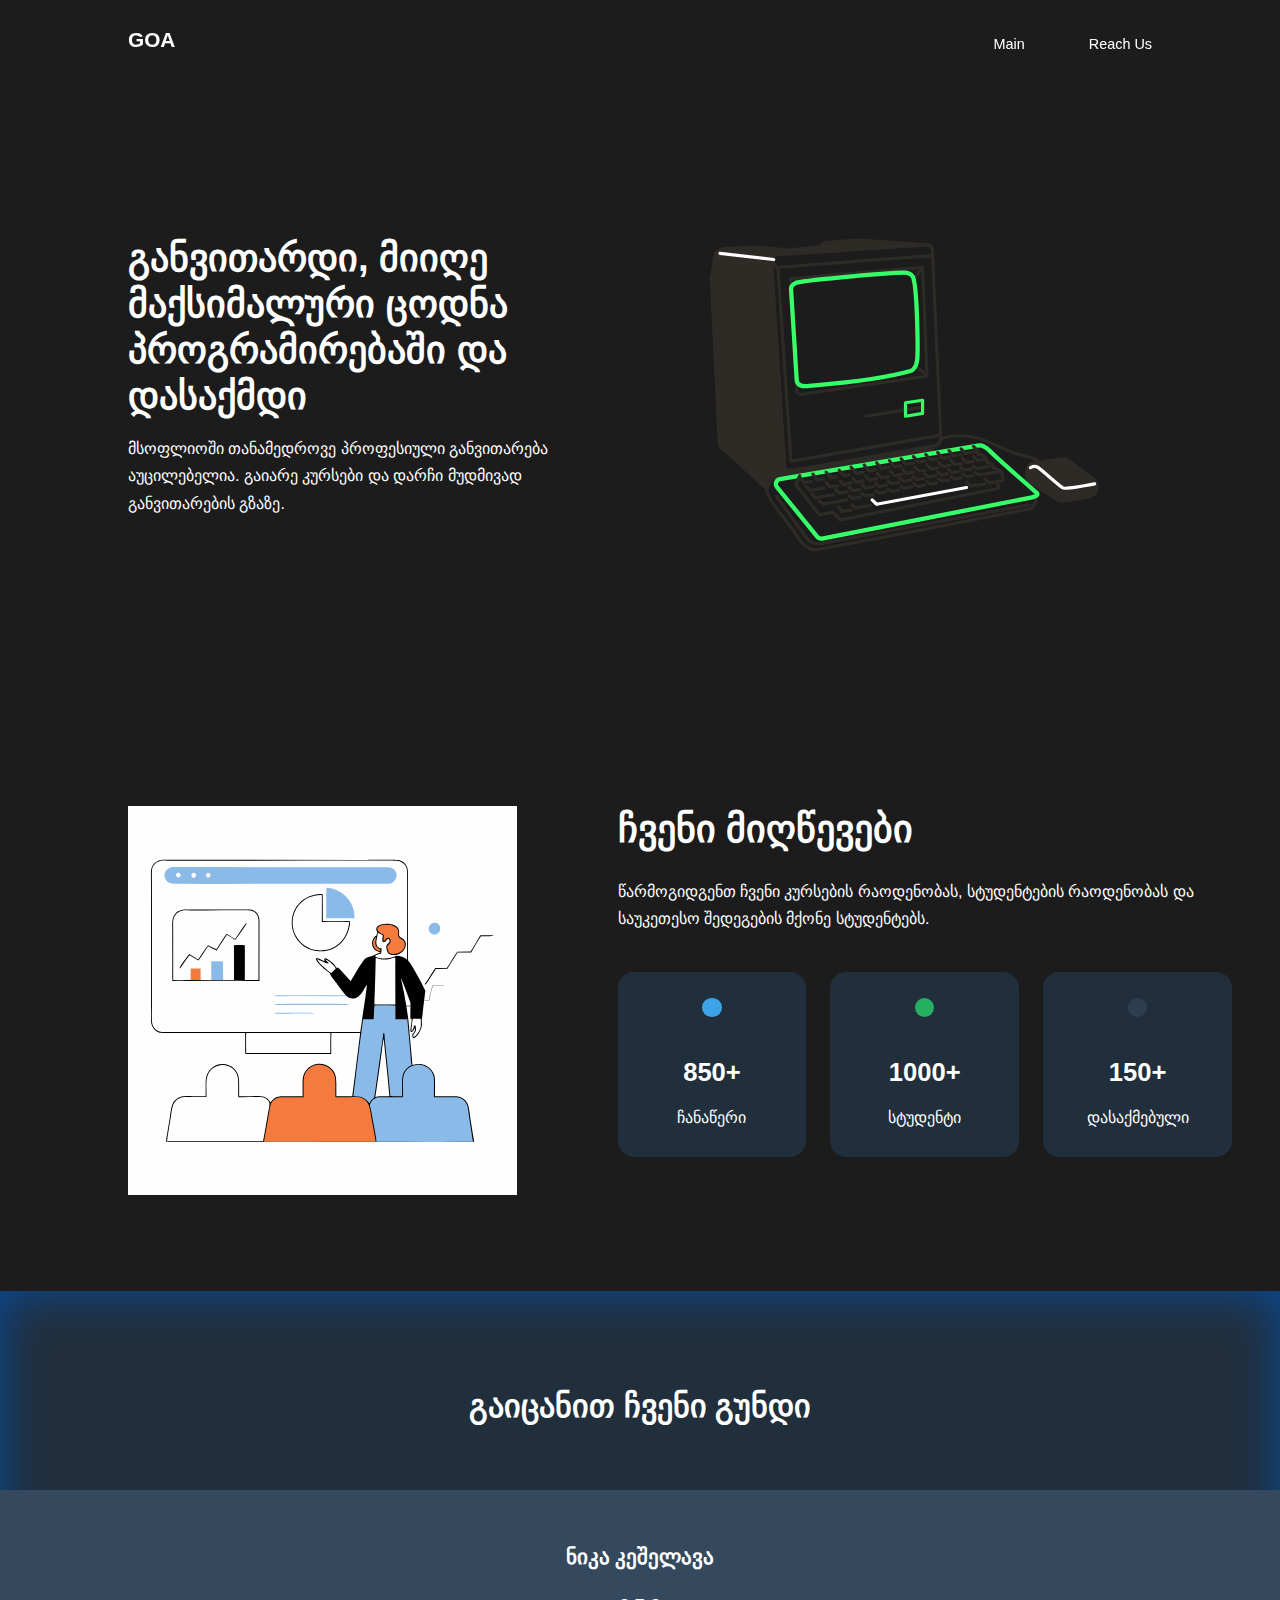
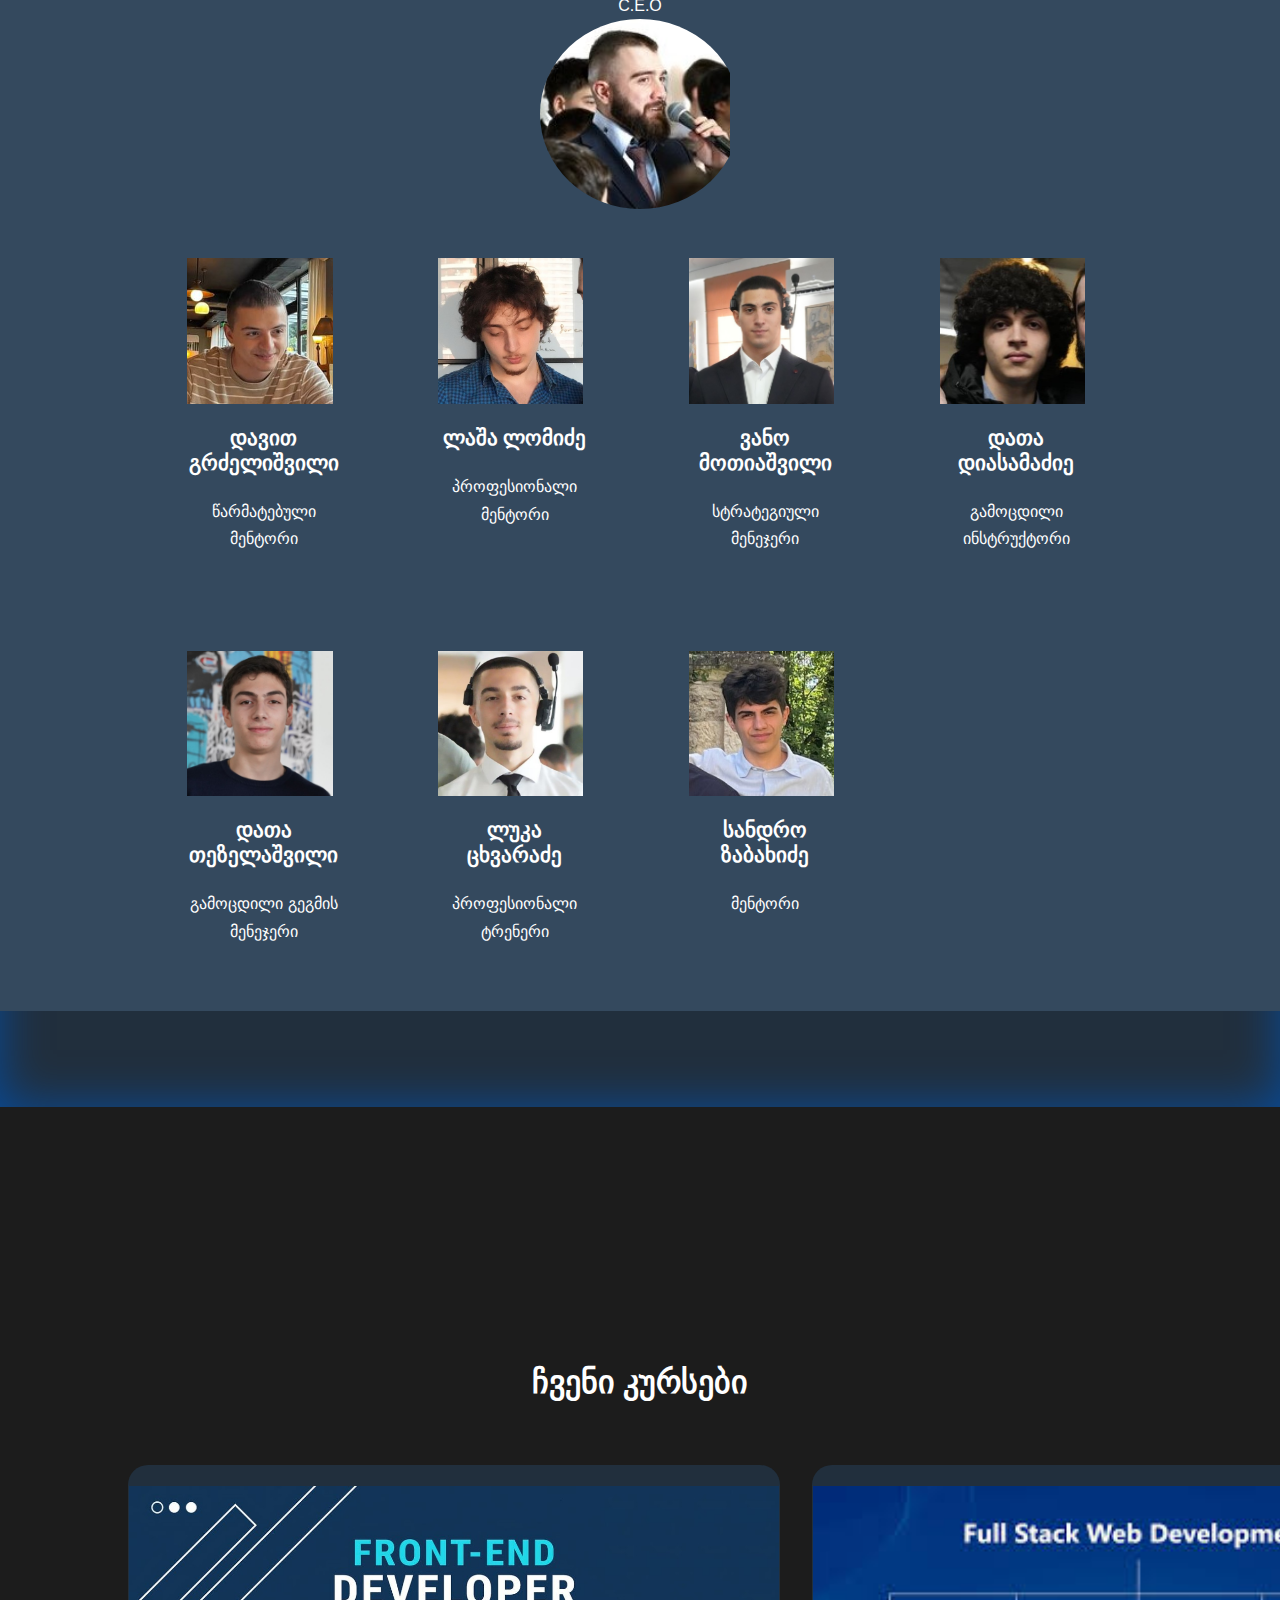
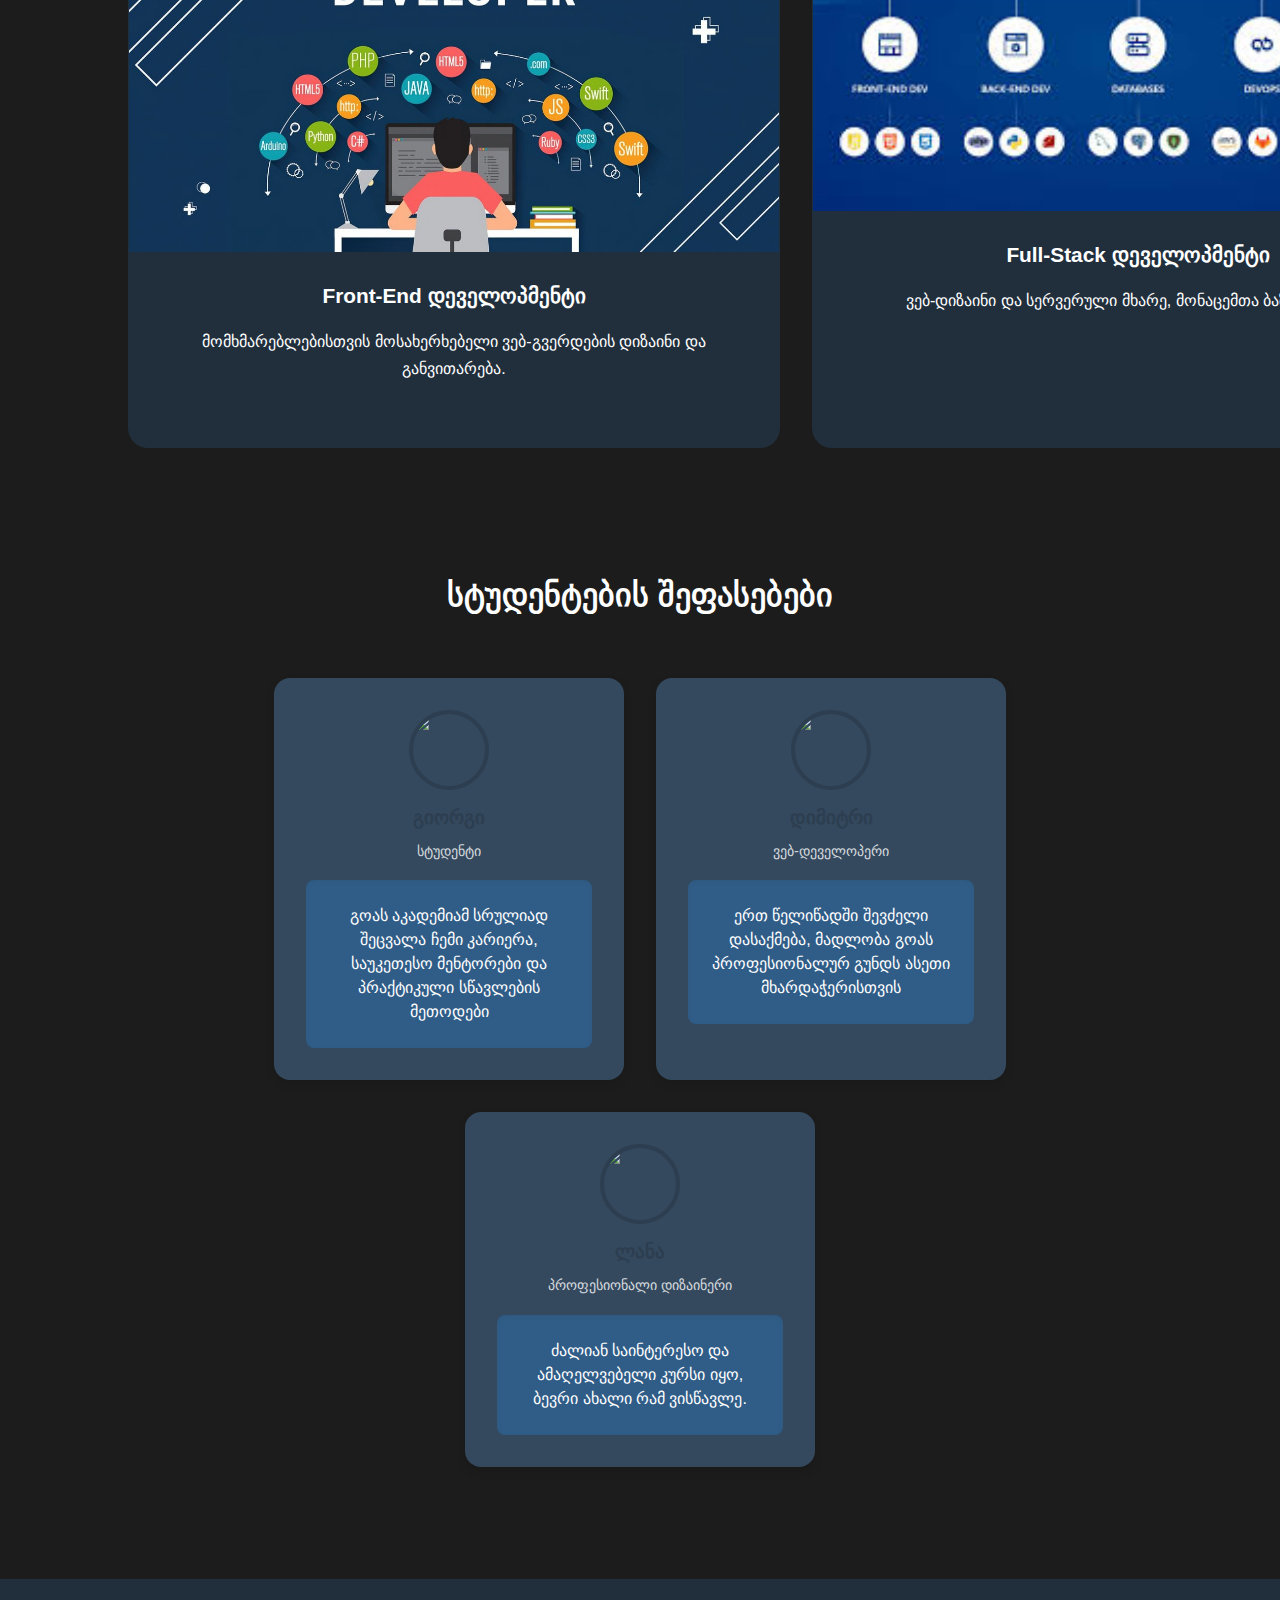
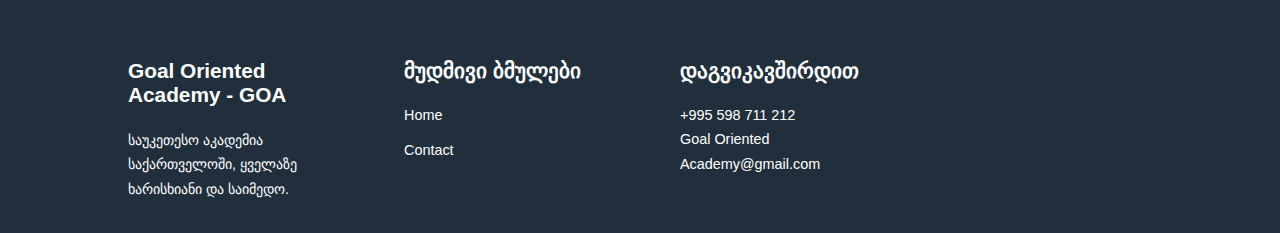
==== index.html @ fc5bd86e "commit" ====
<!DOCTYPE html>
<html lang="en">
<head>
    <meta charset="UTF-8">
    <meta http-equiv="X-UA-Compatible" content="IE=edge">
    <meta name="viewport" content="width=device-width, initial-scale=1.0">
     <link rel="stylesheet" href="https://unicons.iconscout.com/release/v2.1.6/css/unicons.css"> <!--ICONSCOUT CDN -->  
    <title>Goal Oriented Academy</title>
    <link rel="stylesheet" href="./css/style.css">
</head>
<body>                                                                                       <!--<<<<<<<<<<<<<<<<< NAVBAR >>>>>>>>>>>>>>>>>>>>>>-->
    <nav>
        <div class="container nav__container">
            <a href="index.html"><h4>GOA</h4></a>
            <ul class="nav__menu">
                <li><a href="index.html">Main</a></li>
                <li><a href="contact.html">Reach Us</a></li>
            </ul>
            <button id="open-menu-btn"><i class="uil uil-bars"></i></button>
            <button id="close-menu-btn"><i class="uil uil-multiply"></i></button>
        </div>
    </nav>                                                                      <!--<<<<<<<<<<<<<<<<< END of Navbar >>>>>>>>>>>>>>>>>>>>>>-->

                                                    <!--<<<<<<<<<<<<<<<<< Header >>>>>>>>>>>>>>>>>>>>>>-->
    <header>
        <div class="container header__container">
            <div class="header__left">
                <h1>განვითარდი, მიიღე მაქსიმალური ცოდნა პროგრამირებაში და დასაქმდი</h1>
                <p>
                    მსოფლიოში თანამედროვე პროფესიული განვითარება აუცილებელია. გაიარე კურსები და დარჩი მუდმივად განვითარების გზაზე.
                </p>
            </div>
            <div class="header__right">
                <div class="header__right-image">
                    <img src="./images/header.svg">
                </div>
            </div>
        </div>
    </header>
                                                                                        

                                                                                <!--<<<<<<<<<<<<<<<<< END of Header >>>>>>>>>>>>>>>>>>>>>>-->
        <section class="about__achievements">
          <div class="container about__achievements-container">
              <div class="about__achievements-left">
                  <img src="./images/about achievements.svg">
              </div>
  
              <div class="about__achievements-right">
                  <h1>ჩვენი მიღწევები</h1>
                  <p>
                      წარმოგიდგენთ ჩვენი კურსების რაოდენობას, სტუდენტების რაოდენობას და საუკეთესო შედეგების მქონე სტუდენტებს.
                  </p>
                  <div class="achievements__cards">
                      <article class="achievement__card">
                          <span class="achievement__icon">
                              <i class="uil uil-video"></i>
                          </span>
                          <h3>850+</h3>
                          <p>ჩანაწერი</p>
                      </article>
                      
                      <article class="achievement__card">
                          <span class="achievement__icon">
                              <i class="uil uil-users-alt"></i>
                          </span>
                          <h3>1000+</h3>
                          <p>სტუდენტი</p>
                      </article>
  
                      <article class="achievement__card">
                          <span class="achievement__icon">
                              <i class="uil uil-trophy"></i>
                          </span>
                          <h3>150+</h3>
                          <p>დასაქმებული</p>
                      </article>
  
                  </div>
              </div>
          </div>
      </section>
                                                    <!--<<<<<<<<<<<<<<<<< END of ACHIEVEMENTS >>>>>>>>>>>>>>>>>>>>>>-->


                            <!--<<<<<<<<<<<<<<<<< GOA TEAM >>>>>>>>>>>>>>>>>>>>>>-->
  
    <section class="team">
      <h2>გაიცანით ჩვენი გუნდი</h2>

      <article class="team__member">
        <div class="team__member-info">
            <h4>ნიკა კეშელავა</h4>
            <p>C.E.O</p>
        </div>
        <div class="team__member-image-CEO">
            <img src="./images/CEO.jpg">
        </div>
        

      <div class="container team__container">
          

          <article class="team__member">
            <div class="team__member-image">
                <img src="./images/batoni grdzelo.jpg">
            </div>
            <div class="team__member-info">
                <h4>დავით გრძელიშვილი</h4>
                <p>წარმატებული მენტორი</p>
            </div>
            </article>
          
          
          
          <article class="team__member">
          <div class="team__member-image">
              <img src="./images/batoni lasha.jpg">
          </div>
          <div class="team__member-info">
              <h4>ლაშა ლომიძე</h4>
              <p>პროფესიონალი მენტორი</p>
          </div>
          </article>
          <article class="team__member">
            <div class="team__member-image">
                <img src="./images/batoni vano.jpg">
            </div>
            <div class="team__member-info">
                <h4>ვანო მოთიაშვილი</h4>
                <p>სტრატეგიული მენეჯერი</p>
            </div>
            </article>
            
            <article class="team__member">
                <div class="team__member-image">
                    <img src="./images/batoni data.jpg">
                </div>
                <div class="team__member-info">
                    <h4>დათა დიასამაძიე</h4>
                    <p>გამოცდილი ინსტრუქტორი</p>
                </div>
                </article>
          
          <article class="team__member">
          <div class="team__member-image">
              <img src="./images/batoni data(tezela).jpg">
          </div>
          <div class="team__member-info">
              <h4>დათა თეზელაშვილი</h4>
              <p>გამოცდილი გეგმის მენეჯერი</p>
          </div>
          </article>

          <article class="team__member">
            <div class="team__member-image">
                <img src="./images/batoni luka.jpg">
            </div>
            <div class="team__member-info">
                <h4>ლუკა ცხვარაძე</h4>
                <p>პროფესიონალი ტრენერი</p>
            </div>
            </article>
              
              <article class="team__member">
              <div class="team__member-image">
                  <img src="./images/batoni sandro.jpg">
              </div>
              <div class="team__member-info">
                  <h4>სანდრო ზაბახიძე</h4>
                  <p>მენტორი</p>
              </div>
              </article>
              
              
              


              </article>
         
          </article>
          </div>
      </section>
                                                   <!--<<<<<<<<<<<<<<<<< END of TEAM >>>>>>>>>>>>>>>>>>>>>>-->


                                                   <!--<<<<<<<<<<<<<<<<<< COURSES >>>>>>>>>>>>>>>>>>>>>>-->

      <section class="courses">
          <h2>ჩვენი კურსები</h2>
          <div class="container courses__container">
            <article class="course">
                <div class="course__image">
                    <img src="./images/course1.jpg" class="img-courses">
                </div>
                <div class="course__info">
                    <h4>Front-End დეველოპმენტი</h4>
                    <p>
                        მომხმარებლებისთვის მოსახერხებელი ვებ-გვერდების დიზაინი და განვითარება.
                    </p>
                </div>
            </article>

            <article class="course">
                <div class="course__image">
                    <img src="./images/course2.jpg" class="img-courses">
                </div>
                <div class="course__info">
                    <h4>Full-Stack დეველოპმენტი</h4>
                    <p>
                        ვებ-დიზაინი და სერვერული მხარე, მონაცემთა ბაზის მართვა.
                    </p>
                </div>
            </article>

            <article class="course">
                <div class="course__image">
                    <img src="./images/course3.jpg" class="img-courses">
                </div>
                <div class="course__info">
                    <h4>Back-End დეველოპმენტი</h4>
                    <p>
                        სერვერული პროგრამირება და მონაცემთა ბაზების მართვა.
                    </p>
                </div>
            </article>
          </div>
      </section>
                                                                    <!--<<<<<<<<<<<<<<<<<<  END of COURSES >>>>>>>>>>>>>>>>>>>>>>-->


                                                                    <!--<<<<<<<<<<<<<<<<<< შეფასებები >>>>>>>>>>>>>>>>>>>>>>-->

      <section class="container testimonials__container">
        <h2>სტუდენტების შეფასებები</h2>
        <div class="testimonials__grid">
            <article class="testimonial">
                <div class="avatar">
                    <img src="./images/avatar1.jpg">
                </div>
                <div class="testimonial__info">
                    <h5>გიორგი</h5>
                    <small>სტუდენტი</small>
                </div>
                <div class="testimonial__body">
                    <p>გოას აკადემიამ სრულიად შეცვალა ჩემი კარიერა, საუკეთესო მენტორები და პრაქტიკული სწავლების მეთოდები</p>
                </div>
            </article>
    
            <article class="testimonial">
                <div class="avatar">
                    <img src="./images/avatar2.jpg">
                </div>
                <div class="testimonial__info">
                    <h5>დიმიტრი</h5>
                    <small>ვებ-დეველოპერი</small>
                </div>
                <div class="testimonial__body">
                    <p>ერთ წელიწადში შევძელი დასაქმება, მადლობა გოას პროფესიონალურ გუნდს ასეთი მხარდაჭერისთვის</p>
                </div>
            </article>
    
            <article class="testimonial">
                <div class="avatar">
                    <img src="./images/avatar3.jpg">
                </div>
                <div class="testimonial__info">
                    <h5>ლანა</h5>
                    <small>პროფესიონალი დიზაინერი</small>
                </div>
                <div class="testimonial__body">
                    <p>ძალიან საინტერესო და ამაღელვებელი კურსი იყო, ბევრი ახალი რამ ვისწავლე.</p>
                </div>
            </article>
        </div>
    </section>
    

                                                                        <!--<<<<<<<<<<<<<<<<<<  END of შეფასებები >>>>>>>>>>>>>>>>>>>>>>-->


                                                                        <!--<<<<<<<<<<<<<<<<<<  Footer >>>>>>>>>>>>>>>>>>>>>>-->


      <footer>
        <div class="container footer__container">
          <div class="footer__1">
            <a href="index.html" class="footer__logo"><h4>Goal Oriented Academy - GOA</h4></a>
            <p>
                საუკეთესო აკადემია საქართველოში, ყველაზე ხარისხიანი და საიმედო.   
            </p>
          </div>
  
          <div class="footer__2">
            <h4>მუდმივი ბმულები</h4>
            <ul class="permalinks">
              <li><a href="index.html">Home</a></li>
              <li><a href="contact.html">Contact</a></li>
            </ul>
          </div>
  
  
          <div class="footer__4">
            <h4>დაგვიკავშირდით</h4>
            <div>
              <p>+995 598 711 212</p>
              <p>Goal Oriented Academy@gmail.com</p>
            </div>
  
            <ul class="footer__socials">
              <li>
                <a href="https://www.facebook.com/nika11keshelava"><i class="uil uil-facebook-f"></i></a>
              </li>
              <li>
                <a href="https://www.instagram.com/goal_oriented_academy__goa/"><i class="uil uil-instagram-alt"></i></a>
              </li>
            </ul>
          </div>
        </div>
      </footer>
      <script src="./main.js"></script>
                                                                                        <!--<<<<<<<<<<<<<<<<<< END of Footer >>>>>>>>>>>>>>>>>>>>>>-->
</body>
</html>
---- css/style.css ----
* {
  margin: 0;
  padding: 0;
  border: 0;
  outline: 0;
  text-decoration: none;
  list-style: none;
  box-sizing: border-box;
}

:root {
  --color-primary: #2C3E50;
  --color-success: #27ae60; 
  --color-warning: #f39c12; 
  --color-danger: #3ca3e7; 
  --color-danger-variant: rgba(231, 76, 60, 0.4); 
  --color-white: #ffffff; 
  --color-light: rgba(255, 255, 255, 0.8); 
  --color-black: #34495e; 
  --color-bg: #1c1c1c; 
  --color-bg1: #212f3d; 
  --color-bg2: #34495e; 
  --container-width-lg: 80%;
  --container-width-md: 90%;
  --container-width-sm: 94%;
  --transition: all 400ms ease;
}

body {
  font-family: "Montserrat", sans-serif;
  line-height: 1.7;
  color: var(--color-white);
  background: var(--color-bg);
}

.container {
  width: var(--container-width-lg);
  margin: 0 auto;
}

section {
  padding: 6rem 0;
}

section h2 {
  text-align: center;
  margin-bottom: 4rem;
}

h1, h2, h3, h4, h5 {
  line-height: 1.2;
}

h1 {
  font-size: 2.4rem;
}

h2 {
  font-size: 2rem;
}

h3 {
  font-size: 1.6rem;
}

h4 {
  font-size: 1.3rem;
}

a {
  color: var(--color-white);
}

img {
  width: 95%;
  display: block;
  object-fit: cover;
}

.img-courses {
  width: 100%;
  display: block;
  object-fit: cover;
}

                                                                    /* <<<<<<<<<<<<<<<<<<<<<<<<<<<<<<<< NAVBAR >>>>>>>>>>>>>>>>>>>>>>>>>>>>>>> */
nav {
  background: transparent;
  width: 100vw;
  height: 5rem;
  position: fixed;
  top: 0;
  z-index: 11;
}

.window-scroll {
  background: var(--color-primary);
  box-shadow: 0 1rem 2rem rgba(0, 0, 0, 0.2);
}

.nav__container {
  height: 100%;
  display: flex;
  justify-content: space-between;
  align-items: center;
}

nav button {
  display: none;
}

.nav__menu {
  display: flex;
  align-items: center;
  gap: 4rem;
  padding-top: 0.5rem;
}

.nav__menu a {
  font-size: 0.9rem;
  transition: var(--transition);
  border-radius: 15px;
}

.nav__menu a:hover {
  color: var(--color-bg2);
}

                                                                    /* <<<<<<<<<<<<<<<<<<<<<<<<<<<<<<<< HEADER >>>>>>>>>>>>>>>>>>>>>>>>>>>>>>> */
header {
  position: relative;
  top: 5rem;
  overflow: hidden;
  height: 70vh;
  margin-bottom: 5rem;
}

.header__container {
  display: grid;
  grid-template-columns: 1fr 1fr;
  align-items: center;
  gap: 5rem;
  height: 100%;
}

.header__left p {
  margin: 1rem 0 2.4rem;
}

                                                                    /* <<<<<<<<<<<<<<<<<<<<<<<<<<<<<<<< CATEGORIES >>>>>>>>>>>>>>>>>>>>>>>>>>>>>>> */
.categories {
  background: var(--color-bg1);
  height: 42rem;
}

.categories h1 {
  line-height: 1;
  margin-bottom: 3rem;
}

.categories__container {
  display: grid;
  grid-template-columns: 40% 60%;
}

.categories__left {
  margin-right: 4rem;
}

.categories__left p {
  margin: 1rem 0 3rem;
}

.categories__right {
  display: grid;
  grid-template-columns: repeat(3, 1fr);
  gap: 1.2rem;
}

.category {
  background: var(--color-bg2);
  padding: 2rem;
  border-radius: 2rem;
  transition: var(--transition);
  cursor: pointer;
}

.category:hover {
  box-shadow: 0 3rem 3rem rgba(0, 0, 0, 0.5);
  z-index: 1;
}

.category:nth-child(2) .category__icon {
  background: var(--color-danger);
}

.category:nth-child(3) .category__icon {
  background: var(--color-success);
}

.category:nth-child(4) .category__icon {
  background: var(--color-warning);
}

.category:nth-child(5) .category__icon {
  background: var(--color-success);
}

.category__icon {
  background: var(--color-primary);
  padding: 0.7rem;
  border-radius: 0.9rem;
}

.category h5 {
  margin: 2rem 0 1rem;
}

.category p {
  font-size: 0.85rem;
}

                                                                    /* <<<<<<<<<<<<<<<<<<<<<<<<<<<<<<<< POPULAR COURSES >>>>>>>>>>>>>>>>>>>>>>>>>>>>>>> */
.courses {
  margin-top: 10rem;
  
}

.course__image {
  width: 650px;
  margin-top: 20px;
  border-radius: 20px;
}

.courses__container {
  display: grid;
  grid-template-columns: repeat(3, 1fr);
  gap: 2rem;
  
}

.course {
  background: var(--color-bg1);
  text-align: center;
  border: 1px solid transparent;
  transition: var(--transition);
  border-radius: 20px;
}

.course:hover {
  background: transparent;
  border-color: var(--color-primary);
  border-bottom-right-radius: 200px;
}

.course__info {
  padding: 2rem;
  
}

.course__info p {
  margin: 1.2rem 0 2rem;
  
}

/* <<<<<<<<<<<<<<<<<<<<<<<<<<<<<<<< შეფასებები >>>>>>>>>>>>>>>>>>>>>>>>>>>>>>> */
.testimonials__container {
  text-align: center;
  margin-bottom: 5rem;
  padding: 2rem;
}

.testimonials__grid {
  display: flex;
  justify-content: center;
  gap: 2rem;
  flex-wrap: wrap; /* მცირე ეკრანებზე ბარათები ქვემოთ გადავა */
}

.testimonial {
  flex: 1 1 300px; /* ბარათები იქნებიან მინიმუმ 300px და საჭიროებისამებრ გაფართოვდებიან */
  max-width: 350px;
  background: var(--color-bg2);
  border-radius: 1rem;
  padding: 2rem;
  box-shadow: 0 4px 10px rgba(0, 0, 0, 0.1);
  transition: transform 0.3s ease, box-shadow 0.3s ease;
}

.testimonial:hover {
  transform: translateY(-5px);
  box-shadow: 0 10px 20px rgba(0, 0, 0, 0.15);
}

.avatar {
  width: 5rem;
  height: 5rem;
  border-radius: 50%;
  overflow: hidden;
  margin: 0 auto 1rem;
  border: 4px solid var(--color-primary);
}

.testimonial__info {
  text-align: center;
}

.testimonial__info h5 {
  font-size: 1.2rem;
  color: var(--color-primary);
  margin-bottom: 0.5rem;
}

.testimonial__info small {
  font-size: 0.9rem;
  color: var(--color-light);
}

.testimonial__body {
  margin-top: 1rem;
  font-size: 1rem;
  line-height: 1.5;
  color: var(--color-dark);
  text-align: center;
  padding: 1.5rem;
  background: rgba(40, 139, 231, 0.301);
  border-radius: 0.5rem;
  box-shadow: inset 0 2px 5px rgba(0, 0, 0, 0.05);
}

                                                                    
                                                                    

                                                                    /* <<<<<<<<<<<<<<<<<<<<<<<<<<<<<<<< FOOTER >>>>>>>>>>>>>>>>>>>>>>>>>>>>>>> */
footer {
  background: var(--color-bg1);
  padding-top: 5rem;
  font-size: 0.9rem;
}

.footer__container {
  display: grid;
  grid-template-columns: repeat(4, 1fr);
  gap: 5rem;
}

.footer__container > div h4 {
  margin-bottom: 1.2rem;
}

.footer__1 p {
  margin: 0 0 2rem;
}

footer ul li {
  margin-bottom: 0.7rem;
}

footer ul li a:hover {
  text-decoration: underline;
}

.footer__socials {
  display: flex;
  gap: 1rem;
  font-size: 1.2rem;
  margin-top: 2rem;
}

.footer__copyright {
  text-align: center;
  margin-top: 4rem;
  padding: 1.2rem 0;
  border-top: 1px solid var(--color-bg2);
}

                                                                    /* <<<<<<<<<<<<<<<<<<<<<<<<<<<<<<<< MEDIA QUERIES (TABLETS) >>>>>>>>>>>>>>>>>>>>>>>>>>>>>>> */
@media screen and (max-width: 1024px) {
  .container {
    width: var(--container-width-md);
  }

  h1 {
    font-size: 2.2rem;
  }

  h2 {
    font-size: 1.7rem;
  }

  h3 {
    font-size: 1.4rem;
  }

  h4 {
    font-size: 1.2rem;
  }

  .courses {
    margin-top: 0;
  }

  .courses__container {
    grid-template-columns: 1fr 1fr;
  }

  .faqs__container {
    grid-template-columns: 1fr;
  }

  .faq {
    padding: 1.5rem;
  }

  .footer__container {
    grid-template-columns: 1fr 1fr;
  }
}

                                                                    /* <<<<<<<<<<<<<<<<<<<<<<<<<<<<<<<< MEDIA QUERIES (PHONES) >>>>>>>>>>>>>>>>>>>>>>>>>>>>>>> */
@media screen and (max-width: 600px) {
  .container {
    width: var(--container-width-sm);
  }

  .nav__menu {
    right: 3%;
  }

  header {
    height: 100vh;
  }

  .header__container {
    grid-template-columns: 1fr;
    text-align: center;
    margin-top: 0;
  }

  .header__left p {
    margin-bottom: 1.3rem;
  }

  .categories__right {
    grid-template-columns: 1fr 1fr;
    gap: 0.7rem;
  }

  .category {
    padding: 1rem;
    border-radius: 1rem;
  }

  .category__icon {
    margin-top: 4px;
    display: inline-block;
  }

  .footer__container {
    grid-template-columns: 1fr;
    text-align: center;
    gap: 2rem;
  }

  .footer__socials {
    justify-content: center;
  }
}



                                                                    /* <<<<<<<<<<<<<<<<<<<<<<<<<<<<<<<< ACHIEVEMENTS >>>>>>>>>>>>>>>>>>>>>>>>>>>>>>> */
.about__achievements {
  margin-top: 3rem;
}

.about__achievements-container {
  display: grid;
  grid-template-columns: 40% 60%;
  gap: 5rem;
}

.about__achievements-right > p {
  margin: 1.6rem 0 2.5rem;
}

.achievements__cards {
  display: grid;
  grid-template-columns: repeat(3, 1fr);
  gap: 1.5rem;
}

.achievement__card {
  background: var(--color-bg1);
  padding: 1.6rem;
  border-radius: 1rem;
  text-align: center;
  transition: var(--transition);
}

.achievement__card:hover {
  background: var(--color-bg2);
  box-shadow: 0 3rem 3rem rgba(0, 0, 0, 0.3);
}

.achievement__icon {
  background: var(--color-danger);
  padding: 0.6rem;
  border-radius: 1rem;
  display: inline-block;
  margin-bottom: 2rem;
  font-size: 2rem;
}

.achievement__card:nth-child(2) .achievement__icon {
  background: var(--color-success);
}

.achievement__card:nth-child(3) .achievement__icon {
  background: var(--color-primary);
}

.achievement__card p {
  margin-top: 1rem;
}

                                                                    /* <<<<<<<<<<<<<<<<<<<<<<<<<<<<<<<< TEAM >>>>>>>>>>>>>>>>>>>>>>>>>>>>>>> */
.team {
  background: var(--color-bg1);
  box-shadow: inset 0 0 3rem rgba(0, 83, 179, 0.781)
}

.team__container {
  display: grid;
  grid-template-columns: repeat(4, 1fr);
  gap: 2rem;
}

.team__member-image-CEO {
  width: 200px;
  border-radius: 100%;
  overflow: hidden;
  margin: 0 auto 1rem;
}

.team__member {
  background: var(--color-bg2);
  padding: 2rem;
  border: 1px solid transparent;
  transition: var(--transition);
  position: relative;
  overflow: hidden;
}

.team__member:hover {
  background: transparent;
  border-color: var(--color-primary);
}

.team__member-info * {
  text-align: center;
  margin-top: 1.4rem;
}


                                                                    /* <<<<<<<<<<<<<<<<<<<<<<<<<<<<<<<< MEDIA QUERIES (TABLETS) >>>>>>>>>>>>>>>>>>>>>>>>>>>>>>> */
@media screen and (max-width: 1024px) {
  .about__achievements {
    margin-top: 2rem;
  }

  .about__achievements-container {
    grid-template-columns: 1fr;
    gap: 4rem;
  }

  .about__achievements-left {
    width: 80%;
    margin: 0 auto;
  }

  .team__container {
    grid-template-columns: repeat(3, 1fr);
    gap: 1.5rem;
  }

  .team__member {
    padding: 1rem;
  }
}

                                                                    /* <<<<<<<<<<<<<<<<<<<<<<<<<<<<<<<< MEDIA QUERIES (TABLETS) >>>>>>>>>>>>>>>>>>>>>>>>>>>>>>> */
@media screen and (max-width: 600px) {
  .achievements__cards {
    grid-template-columns: 1fr 1fr;
    gap: 0.7rem;
  }

  .team__container {
    grid-template-columns: 1fr 1fr;
    gap: 0.7rem;
  }

  .team__member {
    padding: 0;
  }

  .team__member p {
    margin-bottom: 1.5rem;
  }
}
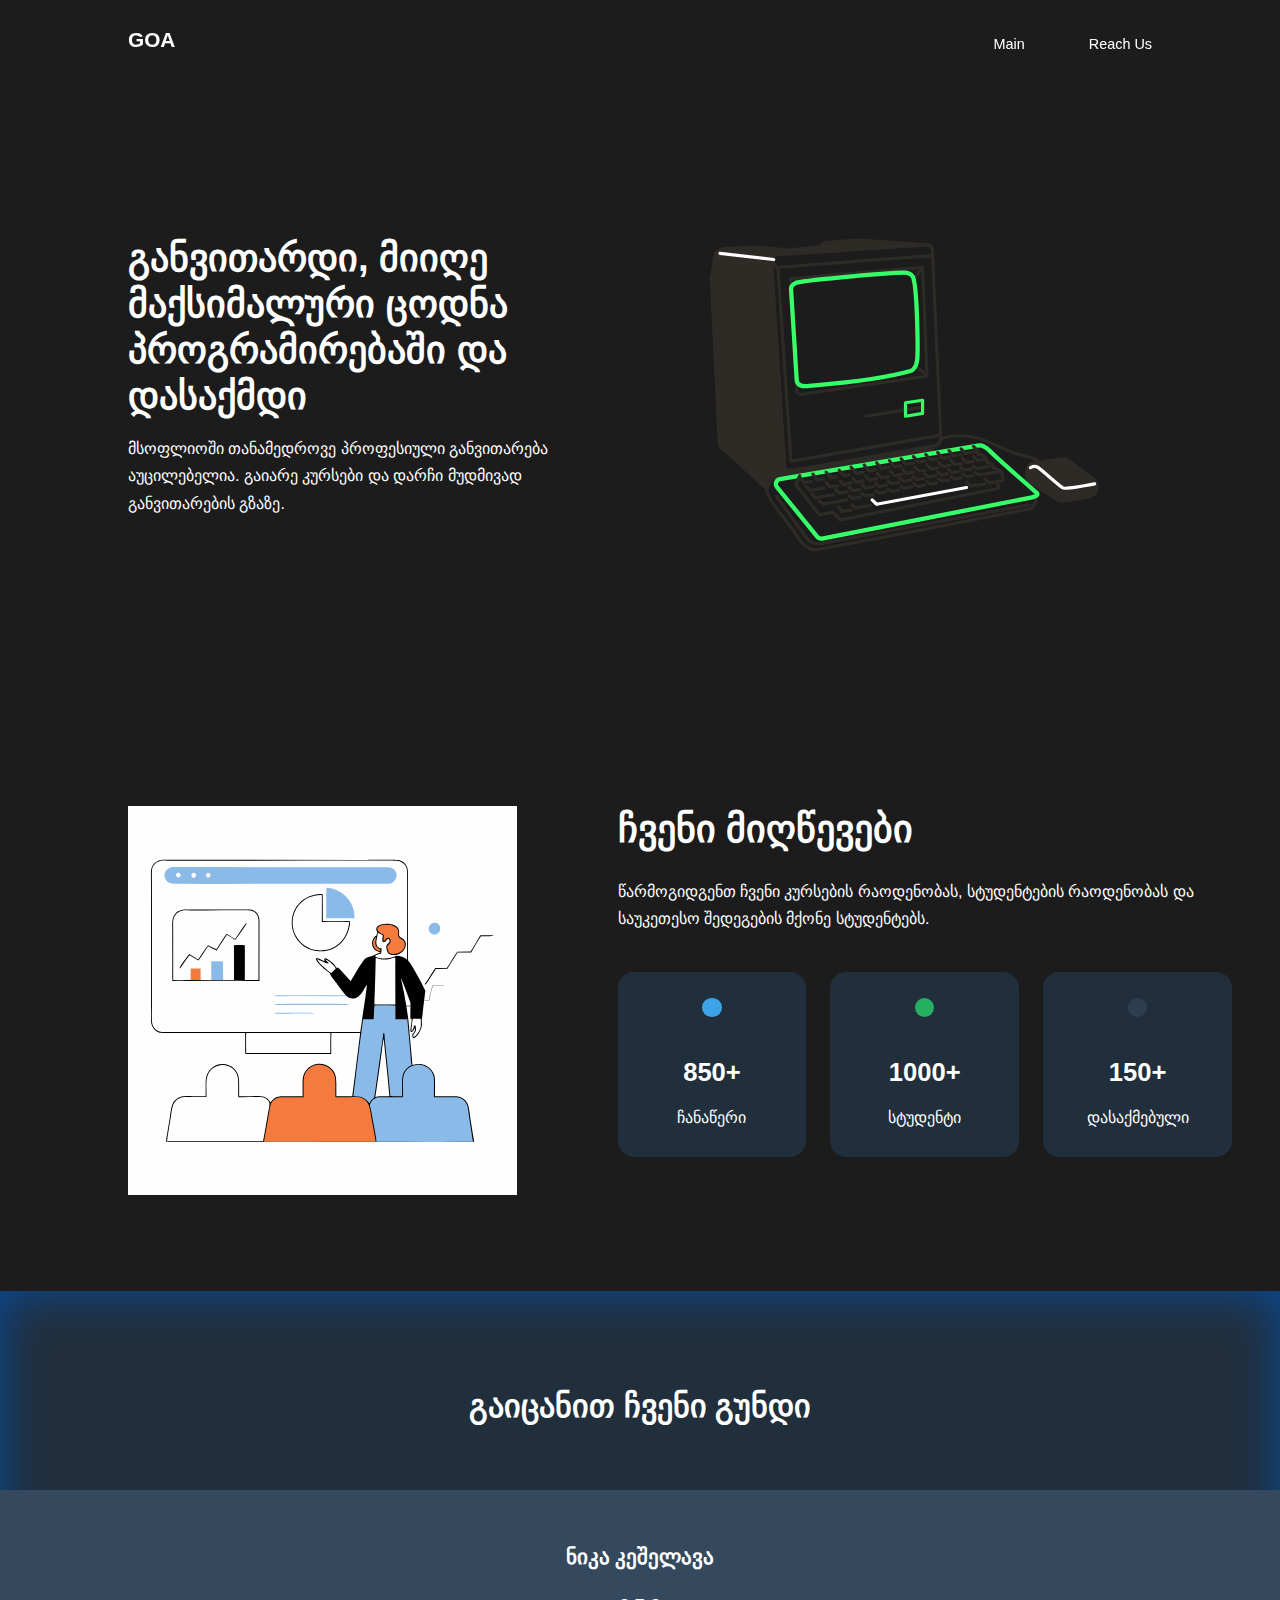
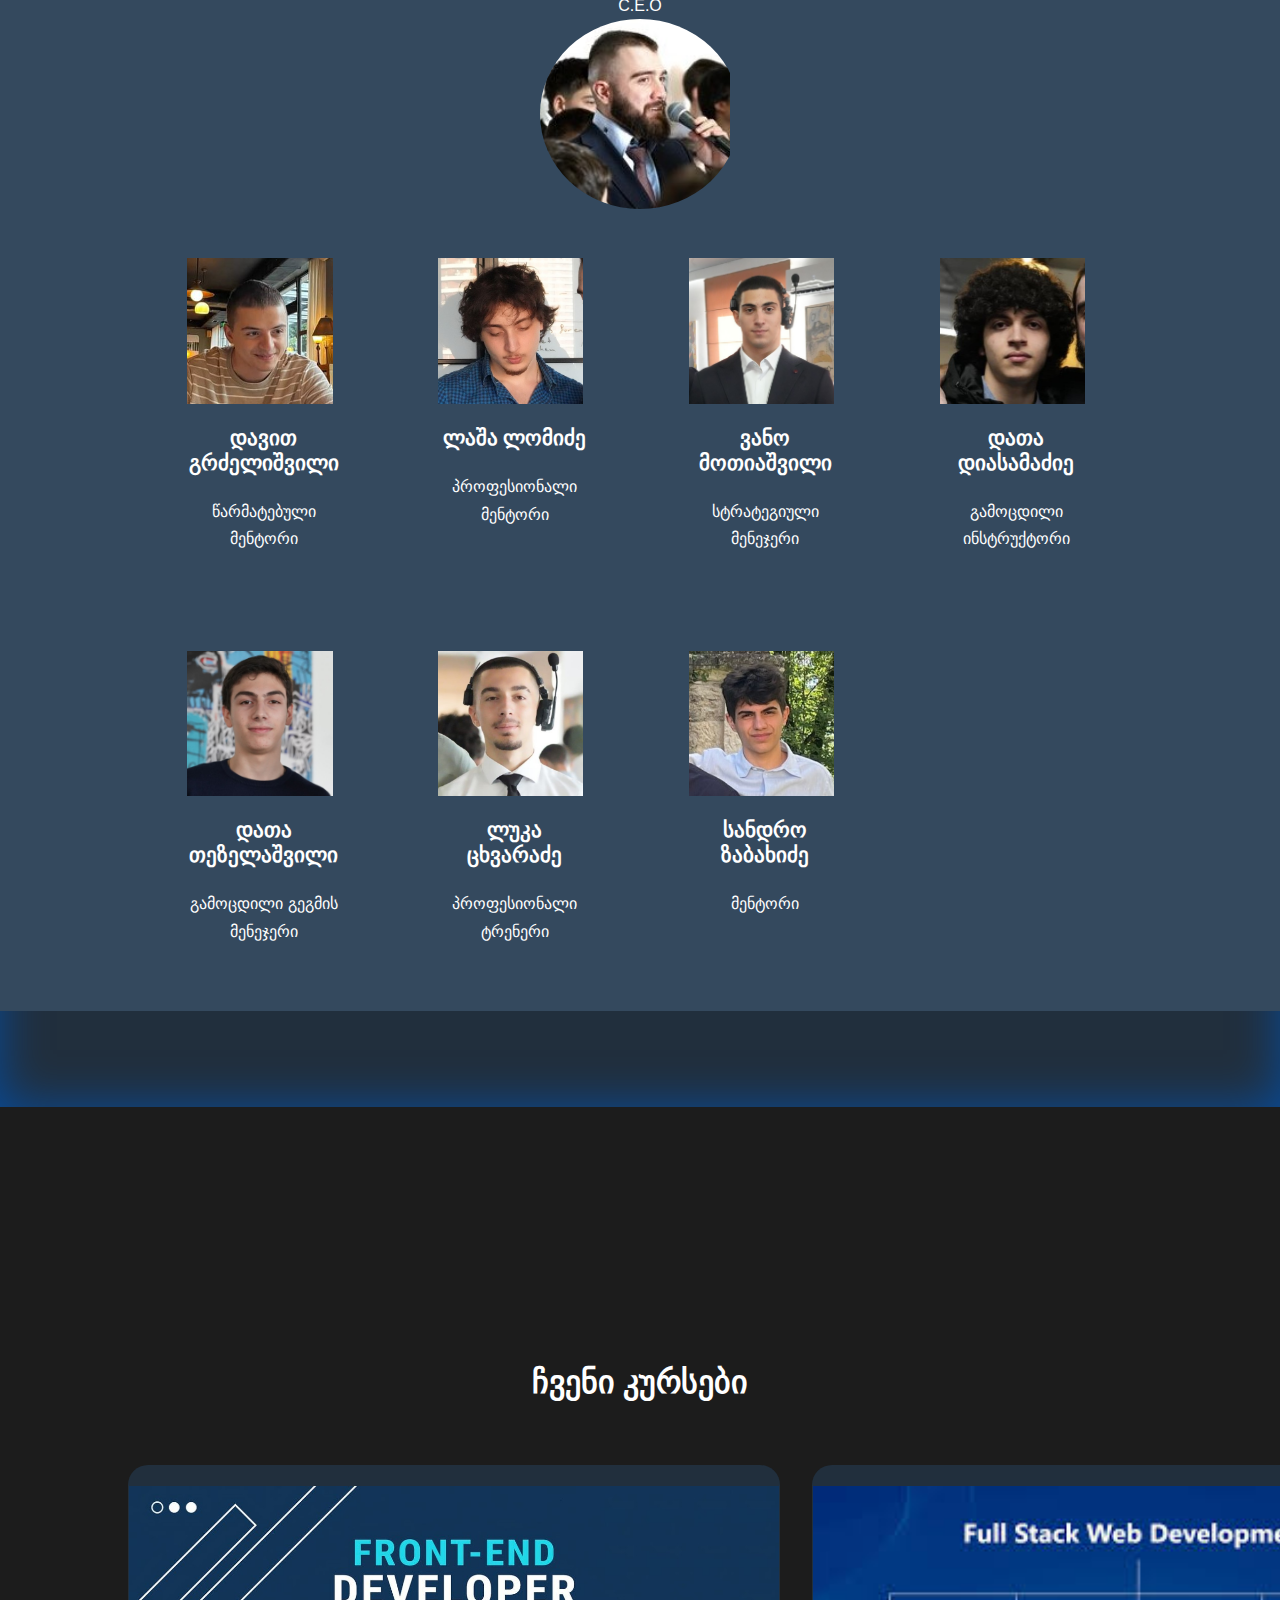
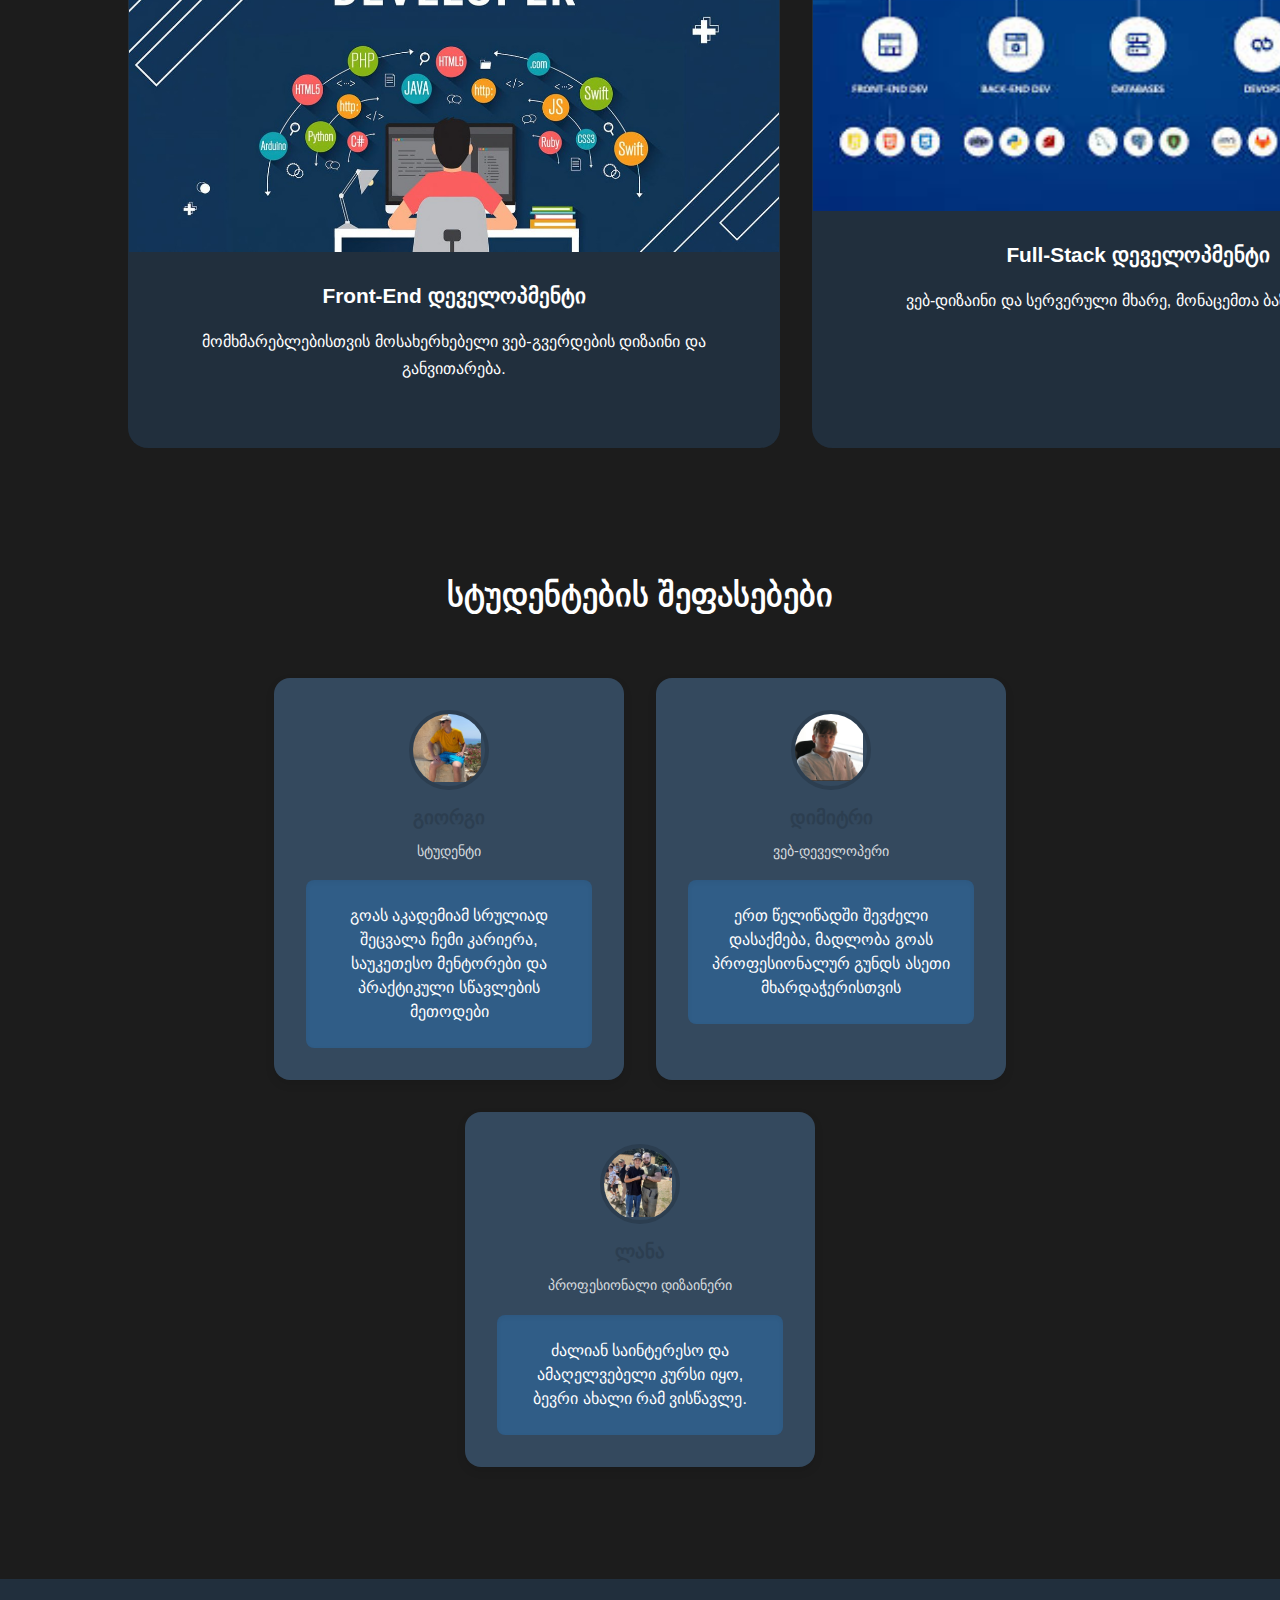
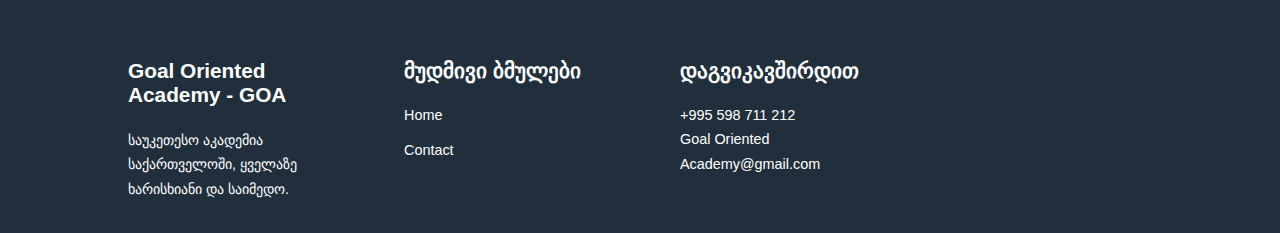
==== commit c2e7aa38: "commit" ====
--- a/index.html
+++ b/index.html
@@ -131,7 +131,7 @@
                 <p>სტრატეგიული მენეჯერი</p>
             </div>
             </article>
-            
+
             <article class="team__member">
                 <div class="team__member-image">
                     <img src="./images/batoni data.jpg">
@@ -236,7 +236,7 @@
         <div class="testimonials__grid">
             <article class="testimonial">
                 <div class="avatar">
-                    <img src="./images/avatar1.jpg">
+                    <img src="./images/vigaca 1.jpg">
                 </div>
                 <div class="testimonial__info">
                     <h5>გიორგი</h5>
@@ -249,7 +249,7 @@
     
             <article class="testimonial">
                 <div class="avatar">
-                    <img src="./images/avatar2.jpg">
+                    <img src="./images/vigaca 2.jpg">
                 </div>
                 <div class="testimonial__info">
                     <h5>დიმიტრი</h5>
@@ -262,7 +262,7 @@
     
             <article class="testimonial">
                 <div class="avatar">
-                    <img src="./images/avatar3.jpg">
+                    <img src="./images/vigaca 3.jpg">
                 </div>
                 <div class="testimonial__info">
                     <h5>ლანა</h5>
